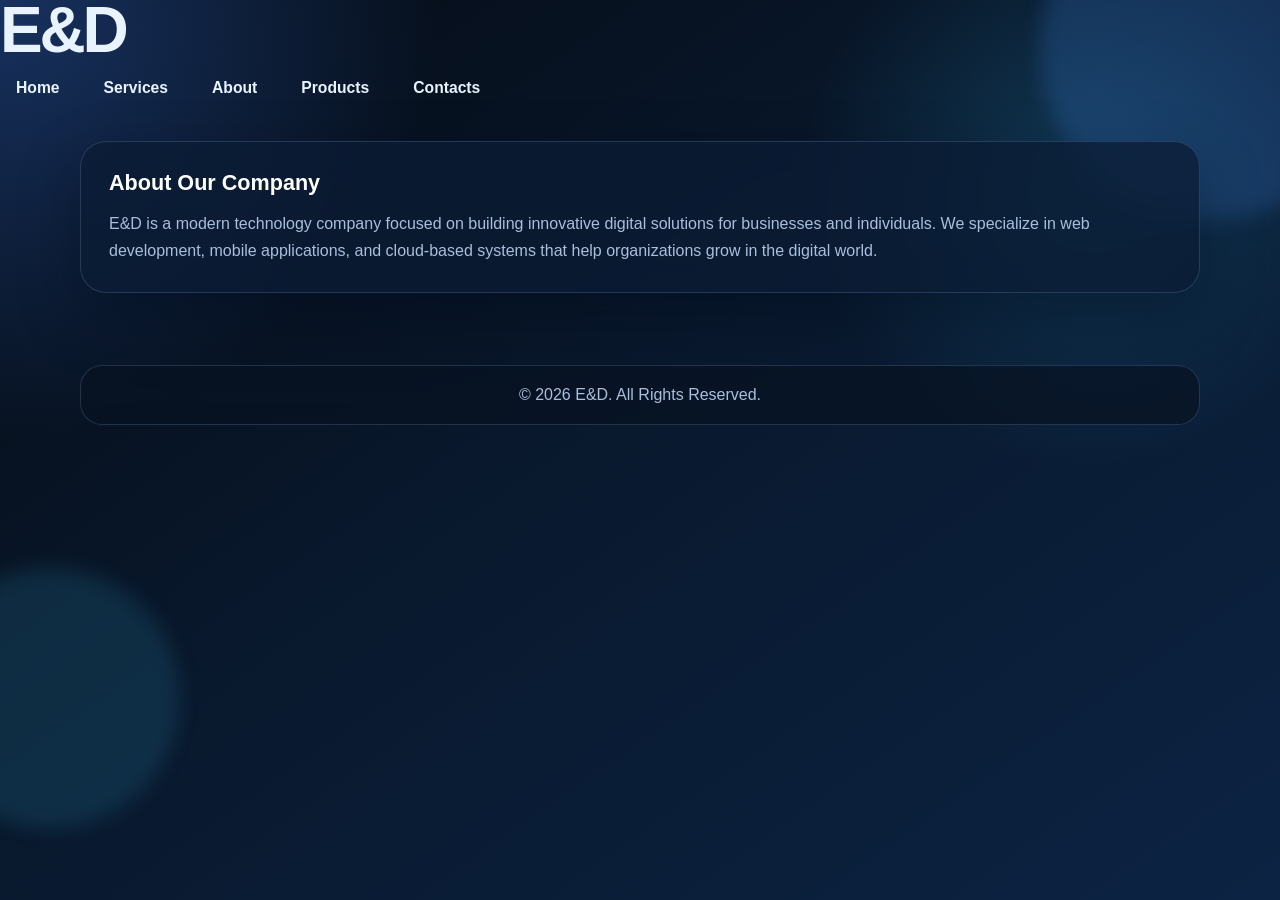
==== about.html @ 19ec69f5 "initial Commit" ====
<!DOCTYPE html>
<html lang="en">
<head>
     
<meta charset="UTF-8">
<meta name="viewport" content="width=device-width, initial-scale=1.0">
<title>E&D </title>
<link rel="stylesheet" href="style.css">
    
</head>
<body>




<header>
<h1>E&D</h1>
<nav>
    <ul class="nav-menu">
        <li><a href="index.html">Home</a></li>
        <li><a href="services.html">Services</a></li>
        <li><a href="about.html">About</a></li>
        <li><a href="#">Products</a></li>
        <li><a href="Contact.html">Contacts</a></li>
    </ul>
</nav>

</header>

<main>
    <div class="card">
        <h2>About Our Company</h2>
        <p>E&D is a modern technology company focused on building innovative digital solutions for businesses and individuals. We specialize in web development, mobile applications, and cloud-based systems that help organizations grow in the digital world.</p>
    </div>
</main>
<footer>
<p>© 2026 E&D. All Rights Reserved.</p>
</footer>

</body>
</html>
---- style.css ----
:root {
    --bg: #07111f;
    --bg-soft: #0c1b31;
    --surface: rgba(11, 28, 52, 0.78);
    --surface-strong: rgba(14, 36, 66, 0.94);
    --surface-light: rgba(255, 255, 255, 0.08);
    --border: rgba(154, 197, 255, 0.18);
    --text: #e8f3ff;
    --muted: #a9bfdc;
    --primary: #3ba4ff;
    --primary-deep: #1f6fe5;
    --accent: #7fd5ff;
    --shadow: 0 24px 60px rgba(2, 12, 28, 0.42);
}

* {
    margin: 0;
    padding: 0;
    box-sizing: border-box;
}

body {
    font-family: "Avenir Next", "Segoe UI", sans-serif;
    min-height: 100vh;
    color: var(--text);
    background:
        radial-gradient(circle at top left, rgba(62, 131, 255, 0.32), transparent 28%),
        radial-gradient(circle at 85% 20%, rgba(52, 198, 255, 0.18), transparent 22%),
        linear-gradient(145deg, #050b14 0%, #09192e 48%, #0c2343 100%);
    display: flex;
    flex-direction: column;
    overflow-x: hidden;
}

body::before,
body::after {
    content: "";
    position: fixed;
    border-radius: 50%;
    pointer-events: none;
    filter: blur(10px);
    z-index: 0;
}

body::before {
    width: 340px;
    height: 340px;
    top: -120px;
    right: -100px;
    background: rgba(76, 146, 255, 0.18);
}

body::after {
    width: 260px;
    height: 260px;
    bottom: 8%;
    left: -80px;
    background: rgba(62, 205, 255, 0.12);
}

header,
main,
footer {
    position: relative;
    z-index: 1;
}

.site-header {
    width: min(1120px, calc(100% - 32px));
    margin: 24px auto 0;
}

.topbar {
    display: flex;
    justify-content: space-between;
    align-items: center;
    gap: 20px;
    padding: 18px 24px;
    border: 1px solid var(--border);
    background: rgba(8, 19, 36, 0.72);
    backdrop-filter: blur(16px);
    border-radius: 22px;
    box-shadow: var(--shadow);
}

.brand {
    display: flex;
    flex-direction: column;
    gap: 4px;
}

.brand-mark {
    font-size: 2.3rem;
    font-weight: 800;
    letter-spacing: 0.08em;
    color: #ffffff;
}

.brand-tagline {
    color: var(--muted);
    font-size: 0.95rem;
    letter-spacing: 0.08em;
    text-transform: uppercase;
}

nav ul {
    list-style: none;
    display: flex;
    align-items: center;
    gap: 12px;
}

nav a {
    text-decoration: none;
    color: var(--text);
    font-size: 0.98rem;
    font-weight: 600;
    padding: 10px 16px;
    border-radius: 999px;
    transition: background 0.25s ease, transform 0.25s ease, color 0.25s ease;
}

nav a:hover,
nav a:focus,
nav a.active {
    background: rgba(70, 154, 255, 0.18);
    color: #ffffff;
    transform: translateY(-1px);
}

main {
    width: min(1120px, calc(100% - 32px));
    margin: 0 auto;
    padding: 44px 0 72px;
}

.hero {
    display: grid;
    grid-template-columns: 1.15fr 0.85fr;
    gap: 28px;
    align-items: stretch;
    margin-bottom: 34px;
}

.hero-copy,
.hero-panel,
.card,
.service-item {
    border: 1px solid var(--border);
    background: var(--surface);
    backdrop-filter: blur(16px);
    box-shadow: var(--shadow);
}

.hero-copy {
    padding: 42px;
    border-radius: 32px;
}

.eyebrow {
    display: inline-flex;
    align-items: center;
    gap: 8px;
    padding: 8px 14px;
    margin-bottom: 18px;
    border-radius: 999px;
    background: rgba(59, 164, 255, 0.12);
    color: var(--accent);
    font-size: 0.82rem;
    font-weight: 700;
    letter-spacing: 0.08em;
    text-transform: uppercase;
}

h1 {
    font-size: clamp(2.8rem, 5vw, 4.8rem);
    line-height: 0.95;
    margin-bottom: 18px;
    letter-spacing: -0.05em;
}

.hero-copy p,
.card p,
.service-item p,
.stat-label {
    color: var(--muted);
    line-height: 1.7;
}

.hero-copy p {
    max-width: 56ch;
    font-size: 1.06rem;
}

.hero-actions {
    display: flex;
    flex-wrap: wrap;
    gap: 14px;
    margin: 28px 0 32px;
}

.btn {
    border: 0;
    border-radius: 999px;
    padding: 13px 22px;
    font-size: 0.96rem;
    font-weight: 700;
    cursor: pointer;
    text-decoration: none;
    transition: transform 0.25s ease, box-shadow 0.25s ease, background 0.25s ease;
}

.btn-primary {
    color: #031120;
    background: linear-gradient(135deg, #8fe2ff 0%, #4ea7ff 55%, #2f7af0 100%);
    box-shadow: 0 18px 36px rgba(39, 126, 240, 0.28);
}

.btn-secondary {
    color: var(--text);
    background: rgba(255, 255, 255, 0.06);
    border: 1px solid rgba(172, 210, 255, 0.2);
}

.btn:hover,
.btn:focus {
    transform: translateY(-2px);
}

.hero-stats {
    display: grid;
    grid-template-columns: repeat(3, minmax(0, 1fr));
    gap: 16px;
}

.stat {
    padding: 16px;
    border-radius: 20px;
    background: rgba(255, 255, 255, 0.05);
    border: 1px solid rgba(168, 210, 255, 0.12);
}

.stat strong {
    display: block;
    margin-bottom: 6px;
    font-size: 1.4rem;
    color: #ffffff;
}

.hero-panel {
    border-radius: 32px;
    padding: 22px;
    display: flex;
    flex-direction: column;
    justify-content: space-between;
    gap: 18px;
}

.carousel {
    position: relative;
    overflow: hidden;
    border-radius: 26px;
    min-height: 100%;
    background: linear-gradient(180deg, rgba(7, 18, 34, 0.25), rgba(7, 18, 34, 0.6));
}

.slides {
    position: relative;
}

.slide {
    width: 100%;
    display: none;
    min-height: 440px;
    object-fit: cover;
    border-radius: 26px;
}

.carousel-overlay {
    position: absolute;
    inset: auto 18px 18px 18px;
    padding: 22px;
    border-radius: 24px;
    background: linear-gradient(180deg, rgba(8, 17, 33, 0.1), rgba(8, 17, 33, 0.88));
    border: 1px solid rgba(184, 219, 255, 0.14);
}

.carousel-overlay h2 {
    font-size: 1.4rem;
    margin-bottom: 10px;
}

.carousel-overlay p {
    margin-bottom: 0;
}

.prev,
.next {
    position: absolute;
    top: 50%;
    transform: translateY(-50%);
    width: 46px;
    height: 46px;
    border-radius: 50%;
    border: 1px solid rgba(192, 221, 255, 0.2);
    background: rgba(8, 19, 36, 0.72);
    color: #ffffff;
    backdrop-filter: blur(8px);
}

.prev {
    left: 18px;
}

.next {
    right: 18px;
}

.section-grid {
    display: grid;
    grid-template-columns: repeat(3, minmax(0, 1fr));
    gap: 22px;
}

.card {
    border-radius: 26px;
    padding: 28px;
}

.card h2,
.card h3,
.service-item h3 {
    color: #ffffff;
}

.card h2 {
    margin-bottom: 14px;
    font-size: 1.35rem;
}

.card h3,
.service-item h3 {
    margin-bottom: 12px;
    font-size: 1.08rem;
}

.services-shell {
    display: grid;
    grid-template-columns: 0.92fr 1.08fr;
    gap: 28px;
    align-items: start;
}

.services-intro.card {
    position: sticky;
    top: 26px;
    padding: 34px;
}

.services-list {
    display: grid;
    gap: 18px;
}

.service-item {
    padding: 24px;
    border-radius: 24px;
}

.service-number {
    display: inline-flex;
    align-items: center;
    justify-content: center;
    width: 42px;
    height: 42px;
    margin-bottom: 18px;
    border-radius: 14px;
    background: linear-gradient(135deg, rgba(127, 213, 255, 0.28), rgba(47, 122, 240, 0.18));
    color: var(--accent);
    font-weight: 800;
}

footer {
    width: min(1120px, calc(100% - 32px));
    margin: 0 auto 24px;
    padding: 20px 24px;
    border-radius: 22px;
    border: 1px solid var(--border);
    background: rgba(7, 18, 34, 0.72);
    color: var(--muted);
    text-align: center;
    backdrop-filter: blur(14px);
}

@media (max-width: 980px) {
    .hero,
    .services-shell,
    .section-grid {
        grid-template-columns: 1fr;
    }

    .services-intro.card {
        position: static;
    }
}

@media (max-width: 760px) {
    .site-header,
    main,
    footer {
        width: min(100% - 20px, 100%);
    }

    .topbar {
        padding: 18px;
        border-radius: 20px;
    }

    nav ul {
        flex-wrap: wrap;
        justify-content: flex-start;
    }

    .hero-copy,
    .hero-panel,
    .card,
    .service-item {
        padding: 22px;
        border-radius: 24px;
    }

    .hero-stats {
        grid-template-columns: 1fr;
    }

    .slide {
        min-height: 300px;
    }

    .prev,
    .next {
        width: 40px;
        height: 40px;
    }
}
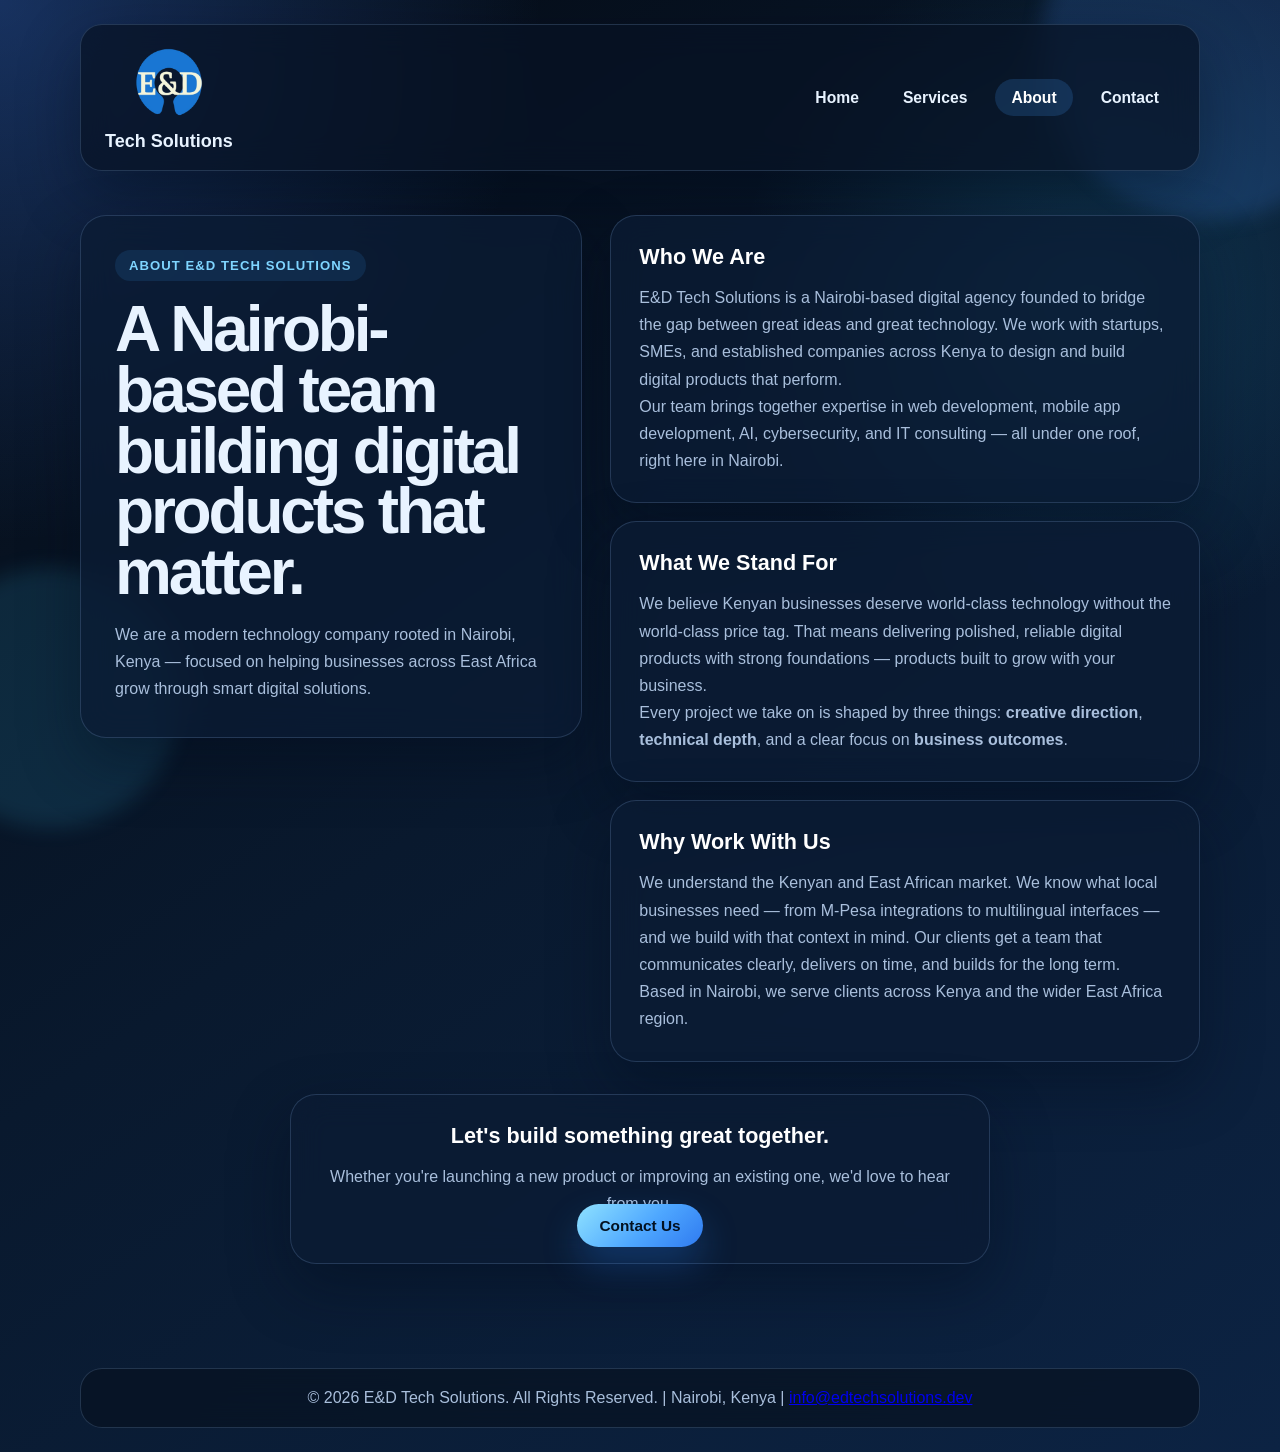
==== commit ba81c04e: "SEO2" ====
--- a/about.html
+++ b/about.html
@@ -1,41 +1,106 @@
 <!DOCTYPE html>
 <html lang="en">
 <head>
-     
-<meta charset="UTF-8">
-<meta name="viewport" content="width=device-width, initial-scale=1.0">
-<title>E&D </title>
-<link rel="stylesheet" href="style.css">
-    
+    <meta charset="UTF-8">
+    <meta name="viewport" content="width=device-width, initial-scale=1.0">
+
+    <title>About Us | E&amp;D Tech Solutions — Digital Agency in Nairobi, Kenya</title>
+    <meta name="description" content="E&D Tech Solutions is a Nairobi-based tech company founded to help Kenyan businesses grow through web development, mobile apps, AI, and IT consulting. Learn our story.">
+    <meta name="keywords" content="about E&D Tech Solutions, tech company Nairobi, digital agency Kenya, software development team Kenya, IT company Nairobi">
+    <meta name="author" content="E&D Tech Solutions">
+    <meta name="robots" content="index, follow">
+    <link rel="canonical" href="https://www.edtechsolutions.dev/about.html">
+
+    <!-- OPEN GRAPH -->
+    <meta property="og:type" content="website">
+    <meta property="og:url" content="https://www.edtechsolutions.dev/about.html">
+    <meta property="og:title" content="About E&D Tech Solutions | Digital Agency Nairobi, Kenya">
+    <meta property="og:description" content="A Nairobi-based tech team helping businesses across Kenya build smarter digital products.">
+    <meta property="og:image" content="https://www.edtechsolutions.dev/logo.png">
+    <meta property="og:locale" content="en_KE">
+
+    <!-- STRUCTURED DATA: Organization -->
+    <script type="application/ld+json">
+    {
+      "@context": "https://schema.org",
+      "@type": "Organization",
+      "name": "E&D Tech Solutions",
+      "url": "https://www.edtechsolutions.dev",
+      "logo": "https://www.edtechsolutions.dev/logo.png",
+      "email": "info@edtechsolutions.dev",
+      "description": "Nairobi-based digital agency offering web development, mobile apps, AI solutions, and IT consulting across Kenya.",
+      "address": {
+        "@type": "PostalAddress",
+        "addressLocality": "Nairobi",
+        "addressCountry": "KE"
+      },
+      "foundingLocation": {
+        "@type": "Place",
+        "name": "Nairobi, Kenya"
+      }
+    }
+    </script>
+
+    <link rel="stylesheet" href="style.css">
 </head>
 <body>
-
-
-
-
-<header>
-<h1>E&D</h1>
-<nav>
-    <ul class="nav-menu">
-        <li><a href="index.html">Home</a></li>
-        <li><a href="services.html">Services</a></li>
-        <li><a href="about.html">About</a></li>
-        <li><a href="#">Products</a></li>
-        <li><a href="Contact.html">Contacts</a></li>
-    </ul>
-</nav>
-
+<header class="site-header">
+    <div class="topbar">
+        <div class="brand">
+            <a href="index.html" aria-label="E&D Tech Solutions Home">
+                <img src="logo.png" alt="E&amp;D Tech Solutions Logo" class="logo">
+            </a>
+            <span class="company-name">Tech Solutions</span>
+        </div>
+        <nav aria-label="Main navigation">
+            <ul class="nav-menu">
+                <li><a href="index.html">Home</a></li>
+                <li><a href="services.html">Services</a></li>
+                <li><a class="active" href="about.html">About</a></li>
+                <li><a href="Contact.html">Contact</a></li>
+            </ul>
+        </nav>
+    </div>
 </header>
 
 <main>
-    <div class="card">
-        <h2>About Our Company</h2>
-        <p>E&D is a modern technology company focused on building innovative digital solutions for businesses and individuals. We specialize in web development, mobile applications, and cloud-based systems that help organizations grow in the digital world.</p>
-    </div>
+    <section class="services-shell">
+        <aside class="services-intro card">
+            <span class="eyebrow">About E&amp;D Tech Solutions</span>
+            <h1>A Nairobi-based team building digital products that matter.</h1>
+            <p>We are a modern technology company rooted in Nairobi, Kenya — focused on helping businesses across East Africa grow through smart digital solutions.</p>
+        </aside>
+
+        <div class="services-list">
+            <article class="card">
+                <h2>Who We Are</h2>
+                <p>E&amp;D Tech Solutions is a Nairobi-based digital agency founded to bridge the gap between great ideas and great technology. We work with startups, SMEs, and established companies across Kenya to design and build digital products that perform.</p>
+                <p>Our team brings together expertise in web development, mobile app development, AI, cybersecurity, and IT consulting — all under one roof, right here in Nairobi.</p>
+            </article>
+
+            <article class="card">
+                <h2>What We Stand For</h2>
+                <p>We believe Kenyan businesses deserve world-class technology without the world-class price tag. That means delivering polished, reliable digital products with strong foundations — products built to grow with your business.</p>
+                <p>Every project we take on is shaped by three things: <strong>creative direction</strong>, <strong>technical depth</strong>, and a clear focus on <strong>business outcomes</strong>.</p>
+            </article>
+
+            <article class="card">
+                <h2>Why Work With Us</h2>
+                <p>We understand the Kenyan and East African market. We know what local businesses need — from M-Pesa integrations to multilingual interfaces — and we build with that context in mind. Our clients get a team that communicates clearly, delivers on time, and builds for the long term.</p>
+                <p>Based in Nairobi, we serve clients across Kenya and the wider East Africa region.</p>
+            </article>
+        </div>
+    </section>
+
+    <section class="cta-section card" style="margin: 2rem auto; max-width: 700px; text-align: center;">
+        <h2>Let's build something great together.</h2>
+        <p>Whether you're launching a new product or improving an existing one, we'd love to hear from you.</p>
+        <a class="btn btn-primary" href="Contact.html">Contact Us</a>
+    </section>
 </main>
+
 <footer>
-<p>© 2026 E&D. All Rights Reserved.</p>
+    <p>&copy; 2026 E&amp;D Tech Solutions. All Rights Reserved. | Nairobi, Kenya | <a href="mailto:info@edtechsolutions.dev">info@edtechsolutions.dev</a></p>
 </footer>
-
 </body>
 </html>
--- a/style.css
+++ b/style.css
@@ -443,3 +443,19 @@
         height: 40px;
     }
 }
+
+.brand {
+    display: flex;
+    align-items: center;
+}
+
+.logo {
+    height: 80px;
+    width: auto;
+    object-fit: contain;
+}
+
+.company-name {
+    font-weight: 600;
+    font-size: 18px;
+}
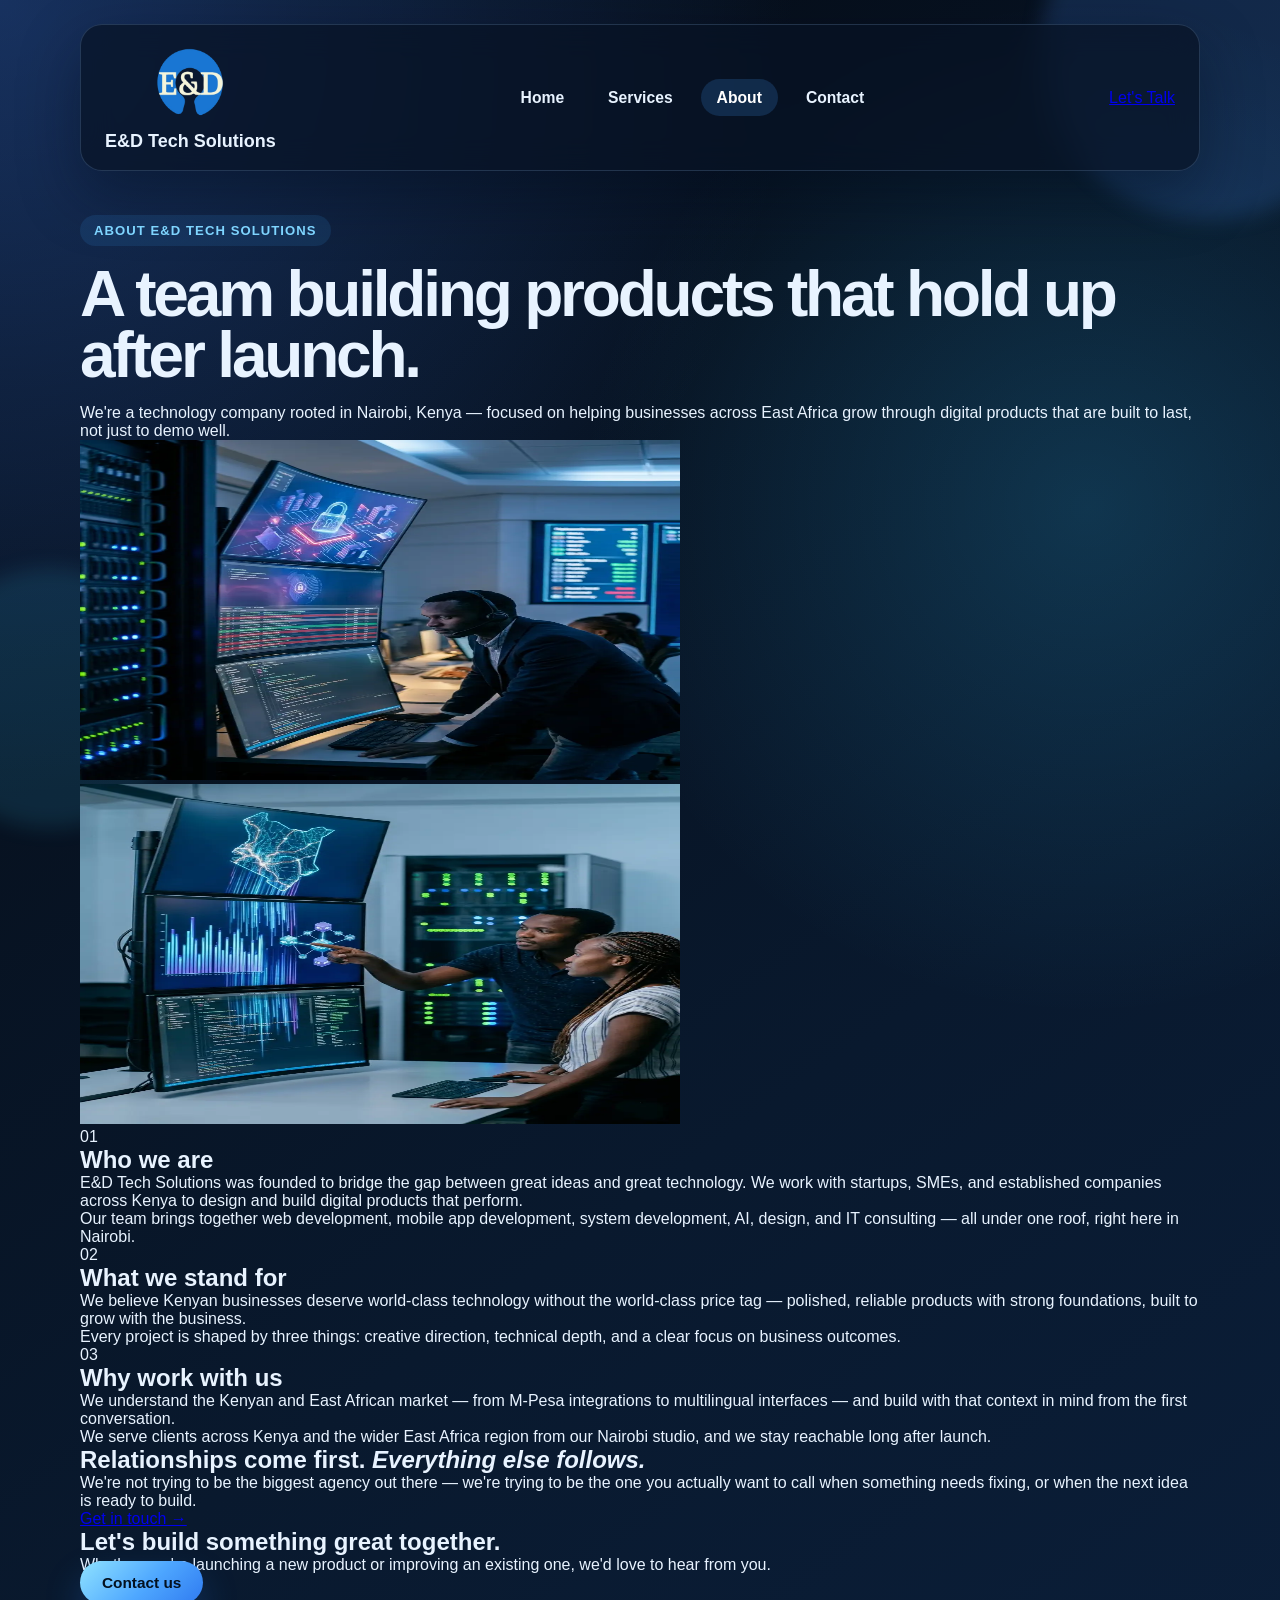
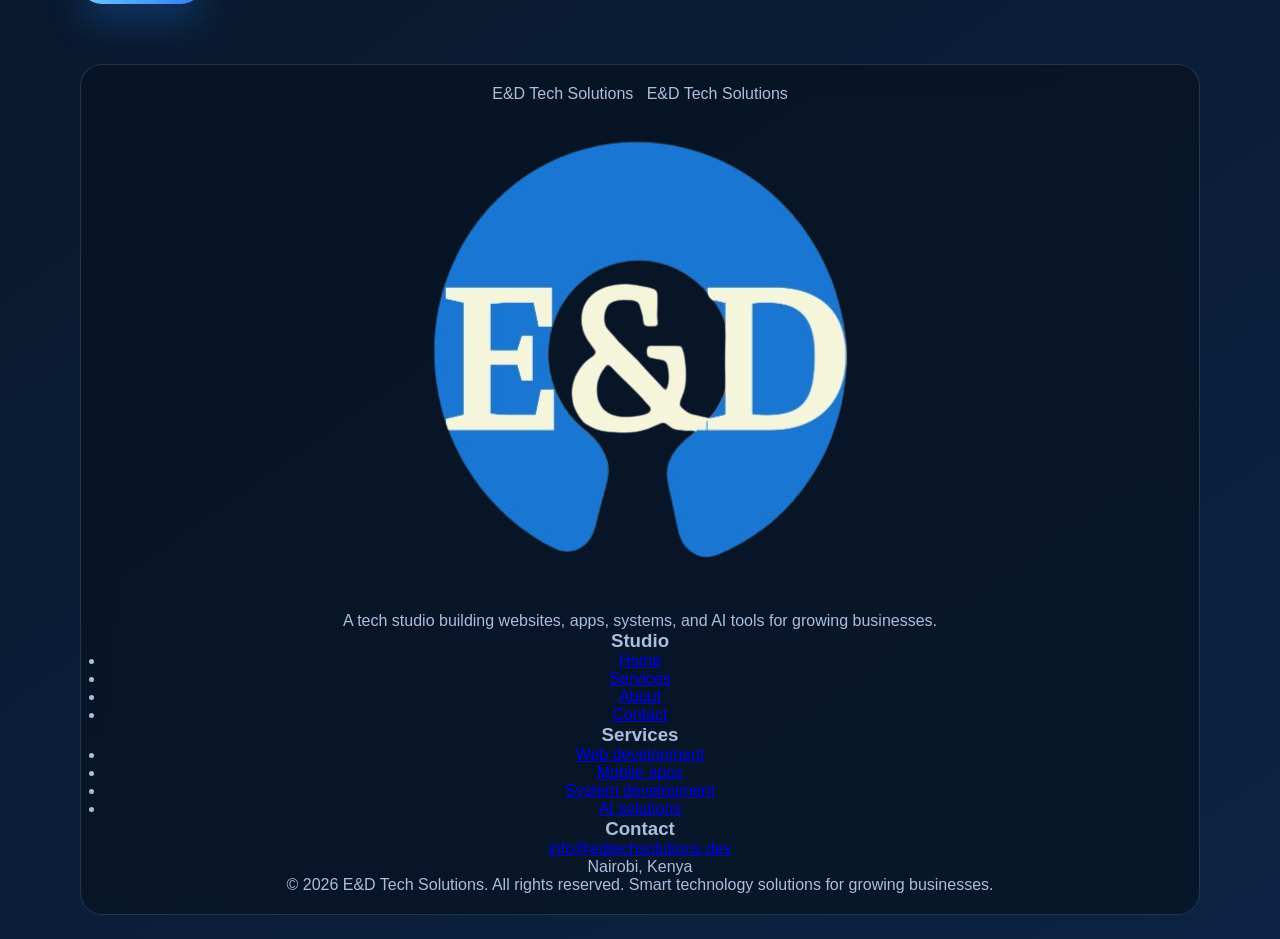
==== commit b0cfc999: "rebrand" ====
--- a/about.html
+++ b/about.html
@@ -5,6 +5,7 @@
     <meta name="viewport" content="width=device-width, initial-scale=1.0">
 
     <title>About Us | E&amp;D Tech Solutions — Digital Agency in Nairobi, Kenya</title>
+    <link rel="icon" href="favicon.ico">
     <meta name="description" content="E&D Tech Solutions is a Nairobi-based tech company founded to help Kenyan businesses grow through web development, mobile apps, AI, and IT consulting. Learn our story.">
     <meta name="keywords" content="about E&D Tech Solutions, tech company Nairobi, digital agency Kenya, software development team Kenya, IT company Nairobi">
     <meta name="author" content="E&D Tech Solutions">
@@ -50,7 +51,7 @@
             <a href="index.html" aria-label="E&D Tech Solutions Home">
                 <img src="logo.png" alt="E&amp;D Tech Solutions Logo" class="logo">
             </a>
-            <span class="company-name">Tech Solutions</span>
+            <span class="company-name">E&amp;D <b>Tech Solutions</b></span>
         </div>
         <nav aria-label="Main navigation">
             <ul class="nav-menu">
@@ -60,47 +61,97 @@
                 <li><a href="Contact.html">Contact</a></li>
             </ul>
         </nav>
+        <a class="nav-cta" href="Contact.html">Let's Talk</a>
     </div>
 </header>
 
 <main>
-    <section class="services-shell">
-        <aside class="services-intro card">
+    <section class="page-hero">
+        <div class="page-hero-copy">
             <span class="eyebrow">About E&amp;D Tech Solutions</span>
-            <h1>A Nairobi-based team building digital products that matter.</h1>
-            <p>We are a modern technology company rooted in Nairobi, Kenya — focused on helping businesses across East Africa grow through smart digital solutions.</p>
-        </aside>
+            <h1>A team building products that hold up after launch.</h1>
+        </div>
+        <p>We're a technology company rooted in Nairobi, Kenya — focused on helping businesses across East Africa grow through digital products that are built to last, not just to demo well.</p>
+    </section>
 
-        <div class="services-list">
-            <article class="card">
-                <h2>Who We Are</h2>
-                <p>E&amp;D Tech Solutions is a Nairobi-based digital agency founded to bridge the gap between great ideas and great technology. We work with startups, SMEs, and established companies across Kenya to design and build digital products that perform.</p>
-                <p>Our team brings together expertise in web development, mobile app development, AI, cybersecurity, and IT consulting — all under one roof, right here in Nairobi.</p>
-            </article>
+    <div class="duo-row" aria-hidden="true">
+        <img src="image1.webp" alt="" loading="lazy" width="600" height="340">
+        <img src="image2.webp" alt="" loading="lazy" width="600" height="340">
+    </div>
 
-            <article class="card">
-                <h2>What We Stand For</h2>
-                <p>We believe Kenyan businesses deserve world-class technology without the world-class price tag. That means delivering polished, reliable digital products with strong foundations — products built to grow with your business.</p>
-                <p>Every project we take on is shaped by three things: <strong>creative direction</strong>, <strong>technical depth</strong>, and a clear focus on <strong>business outcomes</strong>.</p>
-            </article>
+    <section class="info-grid" aria-label="Our story">
+        <article class="info-card">
+            <span class="index-mark">01</span>
+            <h2>Who we are</h2>
+            <p>E&amp;D Tech Solutions was founded to bridge the gap between great ideas and great technology. We work with startups, SMEs, and established companies across Kenya to design and build digital products that perform.</p>
+            <p>Our team brings together web development, mobile app development, system development, AI, design, and IT consulting — all under one roof, right here in Nairobi.</p>
+        </article>
+        <article class="info-card">
+            <span class="index-mark">02</span>
+            <h2>What we stand for</h2>
+            <p>We believe Kenyan businesses deserve world-class technology without the world-class price tag — polished, reliable products with strong foundations, built to grow with the business.</p>
+            <p>Every project is shaped by three things: creative direction, technical depth, and a clear focus on business outcomes.</p>
+        </article>
+        <article class="info-card">
+            <span class="index-mark">03</span>
+            <h2>Why work with us</h2>
+            <p>We understand the Kenyan and East African market — from M-Pesa integrations to multilingual interfaces — and build with that context in mind from the first conversation.</p>
+            <p>We serve clients across Kenya and the wider East Africa region from our Nairobi studio, and we stay reachable long after launch.</p>
+        </article>
+    </section>
 
-            <article class="card">
-                <h2>Why Work With Us</h2>
-                <p>We understand the Kenyan and East African market. We know what local businesses need — from M-Pesa integrations to multilingual interfaces — and we build with that context in mind. Our clients get a team that communicates clearly, delivers on time, and builds for the long term.</p>
-                <p>Based in Nairobi, we serve clients across Kenya and the wider East Africa region.</p>
-            </article>
+    <section class="statement-section" aria-label="How we work">
+        <h2>Relationships come first. <em>Everything else follows.</em></h2>
+        <div class="statement-copy">
+            <p>We're not trying to be the biggest agency out there — we're trying to be the one you actually want to call when something needs fixing, or when the next idea is ready to build.</p>
+            <a class="link-arrow" href="Contact.html">Get in touch →</a>
         </div>
     </section>
 
-    <section class="cta-section card" style="margin: 2rem auto; max-width: 700px; text-align: center;">
+    <section class="cta-band">
         <h2>Let's build something great together.</h2>
         <p>Whether you're launching a new product or improving an existing one, we'd love to hear from you.</p>
-        <a class="btn btn-primary" href="Contact.html">Contact Us</a>
+        <a class="btn btn-primary" href="Contact.html">Contact us</a>
     </section>
 </main>
 
-<footer>
-    <p>&copy; 2026 E&amp;D Tech Solutions. All Rights Reserved. | Nairobi, Kenya | <a href="mailto:info@edtechsolutions.dev">info@edtechsolutions.dev</a></p>
+<footer class="site-footer">
+    <div class="footer-band" aria-hidden="true">
+        <span class="watermark">E&amp;D Tech Solutions &nbsp; E&amp;D Tech Solutions</span>
+    </div>
+    <div class="footer-main">
+        <div class="footer-brand">
+            <img src="logo.png" alt="E&amp;D Tech Solutions">
+            <p>A tech studio building websites, apps, systems, and AI tools for growing businesses.</p>
+        </div>
+        <div class="footer-col">
+            <h3>Studio</h3>
+            <ul>
+                <li><a href="index.html">Home</a></li>
+                <li><a href="services.html">Services</a></li>
+                <li><a href="about.html">About</a></li>
+                <li><a href="Contact.html">Contact</a></li>
+            </ul>
+        </div>
+        <div class="footer-col">
+            <h3>Services</h3>
+            <ul>
+                <li><a href="services.html">Web development</a></li>
+                <li><a href="services.html">Mobile apps</a></li>
+                <li><a href="services.html">System development</a></li>
+                <li><a href="services.html">AI solutions</a></li>
+            </ul>
+        </div>
+        <div class="footer-col">
+            <h3>Contact</h3>
+            <p><a href="mailto:info@edtechsolutions.dev">info@edtechsolutions.dev</a></p>
+            <p>Nairobi, Kenya</p>
+        </div>
+    </div>
+    <div class="footer-bottom">
+        <span>&copy; 2026 E&amp;D Tech Solutions. All rights reserved.</span>
+        <span>Smart technology solutions for growing businesses.</span>
+    </div>
 </footer>
 </body>
 </html>
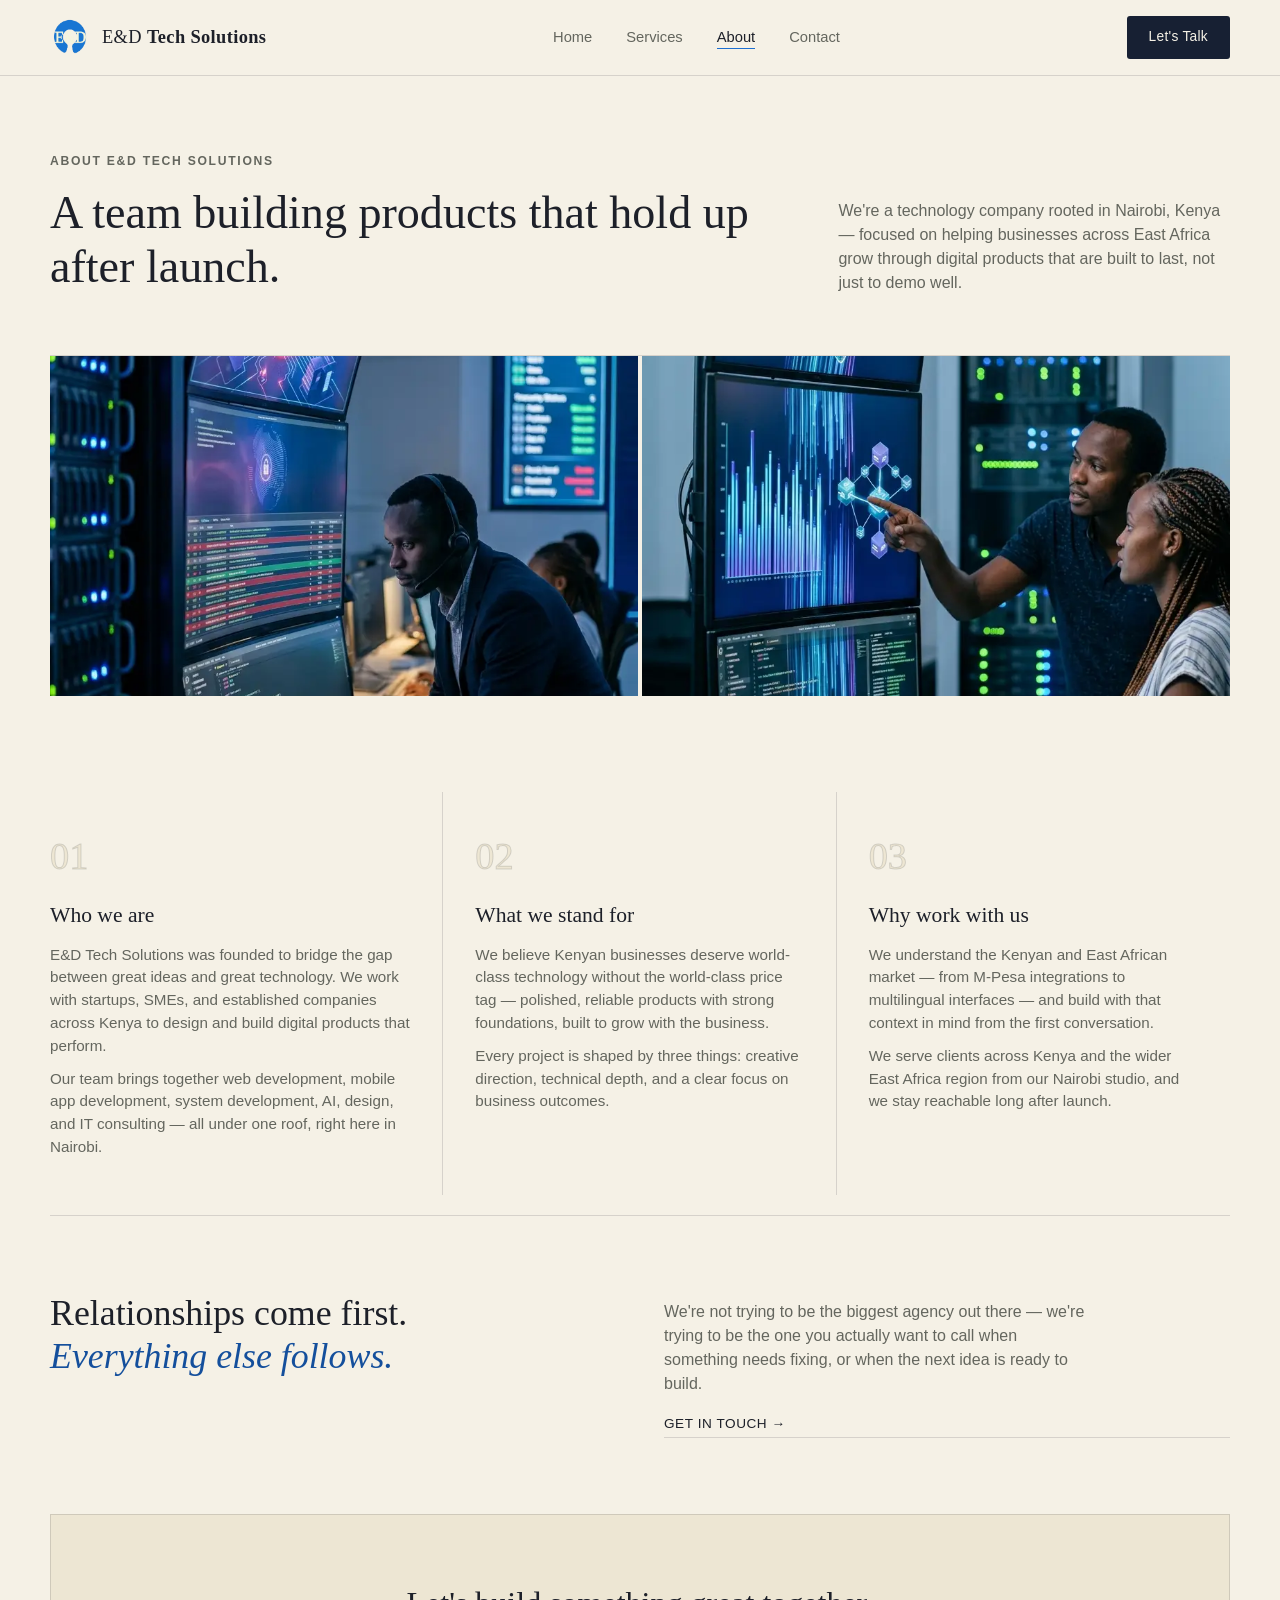
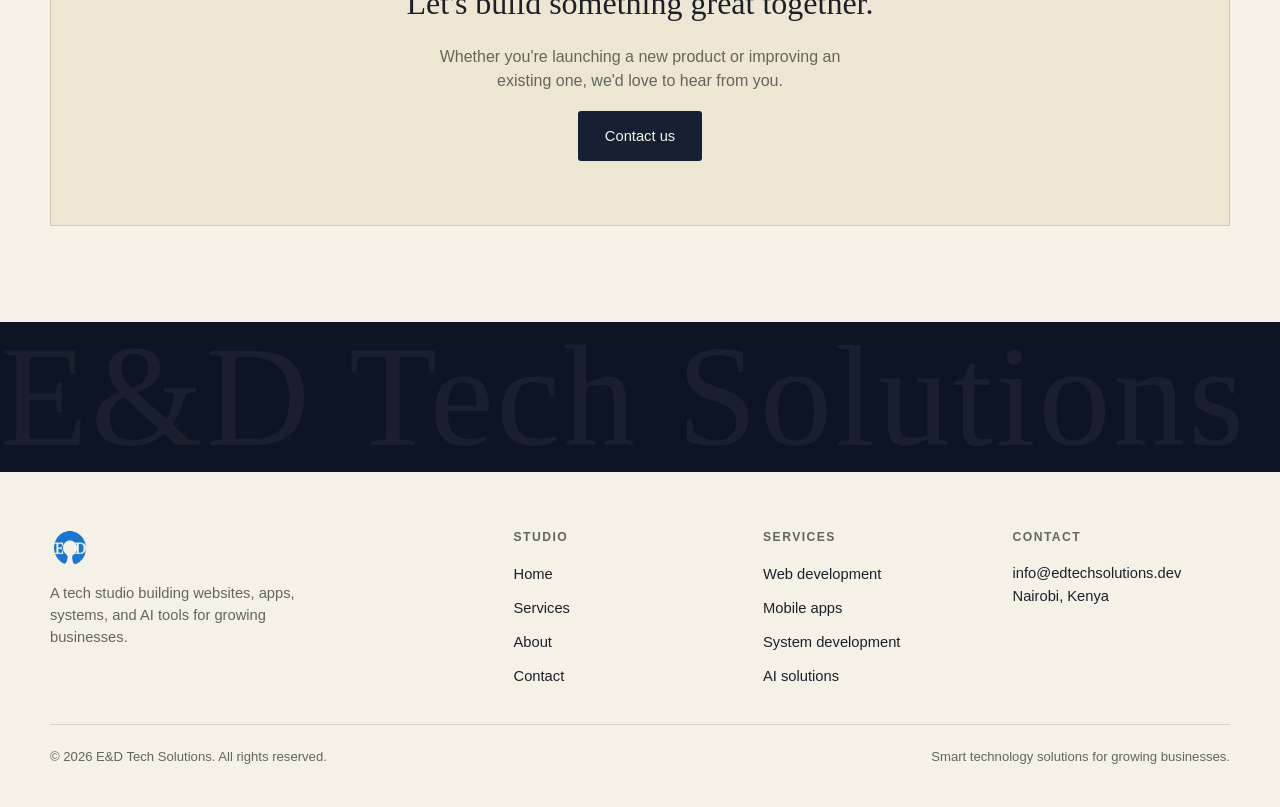
==== commit c1a4a40f: "google tags" ====
--- a/about.html
+++ b/about.html
@@ -1,6 +1,16 @@
 <!DOCTYPE html>
 <html lang="en">
 <head>
+    <!-- Google tag (gtag.js) -->
+    <script async src="https://www.googletagmanager.com/gtag/js?id=G-Y5B05ZBP9K"></script>
+    <script>
+        window.dataLayer = window.dataLayer || [];
+        function gtag(){dataLayer.push(arguments);}
+        gtag('js', new Date());
+
+        gtag('config', 'G-Y5B05ZBP9K');
+    </script>
+    
     <meta charset="UTF-8">
     <meta name="viewport" content="width=device-width, initial-scale=1.0">
 
--- a/style.css
+++ b/style.css
@@ -1,461 +1,1117 @@
+/* ============================================================
+   E&D Tech Solutions — design tokens
+   ============================================================ */
 :root {
-    --bg: #07111f;
-    --bg-soft: #0c1b31;
-    --surface: rgba(11, 28, 52, 0.78);
-    --surface-strong: rgba(14, 36, 66, 0.94);
-    --surface-light: rgba(255, 255, 255, 0.08);
-    --border: rgba(154, 197, 255, 0.18);
-    --text: #e8f3ff;
-    --muted: #a9bfdc;
-    --primary: #3ba4ff;
-    --primary-deep: #1f6fe5;
-    --accent: #7fd5ff;
-    --shadow: 0 24px 60px rgba(2, 12, 28, 0.42);
-}
-
-* {
-    margin: 0;
-    padding: 0;
-    box-sizing: border-box;
-}
+    --cream: #f5f1e6;
+    --paper: #ede6d3;
+    --line: rgba(24, 27, 36, 0.14);
+    --line-soft: rgba(24, 27, 36, 0.08);
+    --ink: #1d2029;
+    --muted: #64665e;
+
+    --navy: #172033;
+    --navy-deep: #0e1522;
+    --navy-line: rgba(245, 241, 230, 0.16);
+    --navy-muted: #aab0c2;
+
+    --blue: #1d6fd1;
+    --blue-deep: #144f9c;
+    --blue-light: #7fb0ec;
+    --cream-soft: #f6f2e9;
+    --sky: #7fb0ec;
+
+    --serif: Georgia, "Iowan Old Style", "Times New Roman", serif;
+    --sans: "Helvetica Neue", Helvetica, Arial, sans-serif;
+
+    --wrap: 1180px;
+}
+
+* { margin: 0; padding: 0; box-sizing: border-box; }
+
+html { scroll-behavior: smooth; }
 
 body {
-    font-family: "Avenir Next", "Segoe UI", sans-serif;
-    min-height: 100vh;
-    color: var(--text);
-    background:
-        radial-gradient(circle at top left, rgba(62, 131, 255, 0.32), transparent 28%),
-        radial-gradient(circle at 85% 20%, rgba(52, 198, 255, 0.18), transparent 22%),
-        linear-gradient(145deg, #050b14 0%, #09192e 48%, #0c2343 100%);
-    display: flex;
-    flex-direction: column;
-    overflow-x: hidden;
-}
-
-body::before,
-body::after {
-    content: "";
-    position: fixed;
-    border-radius: 50%;
-    pointer-events: none;
-    filter: blur(10px);
-    z-index: 0;
-}
-
-body::before {
-    width: 340px;
-    height: 340px;
-    top: -120px;
-    right: -100px;
-    background: rgba(76, 146, 255, 0.18);
-}
-
-body::after {
-    width: 260px;
-    height: 260px;
-    bottom: 8%;
-    left: -80px;
-    background: rgba(62, 205, 255, 0.12);
-}
-
-header,
-main,
-footer {
-    position: relative;
-    z-index: 1;
-}
-
+    font-family: var(--sans);
+    background: var(--cream);
+    color: var(--ink);
+    line-height: 1.5;
+    -webkit-font-smoothing: antialiased;
+}
+
+img { display: block; max-width: 100%; }
+
+a { color: inherit; text-decoration: none; }
+
+.wrap { width: min(var(--wrap), 100% - 64px); margin-inline: auto; }
+
+::selection { background: var(--blue); color: var(--cream); }
+
+@media (prefers-reduced-motion: reduce) {
+    * { animation-duration: 0.01ms !important; animation-iteration-count: 1 !important; transition-duration: 0.01ms !important; scroll-behavior: auto !important; }
+}
+
+/* ============================================================
+   Header / nav
+   ============================================================ */
 .site-header {
-    width: min(1120px, calc(100% - 32px));
-    margin: 24px auto 0;
+    position: sticky;
+    top: 0;
+    z-index: 40;
+    background: var(--cream);
+    border-bottom: 1px solid var(--line);
 }
 
 .topbar {
-    display: flex;
+    width: min(var(--wrap), 100% - 48px);
+    margin-inline: auto;
+    display: flex;
+    align-items: center;
     justify-content: space-between;
+    gap: 24px;
+    padding: 16px 0;
+}
+
+.brand { display: flex; align-items: center; gap: 12px; }
+
+.brand .logo { width: 40px; height: 40px; object-fit: contain; }
+
+.company-name {
+    font-family: var(--serif);
+    font-size: 1.15rem;
+    letter-spacing: 0.02em;
+    color: var(--ink);
+}
+
+.company-name b { font-weight: 700; }
+
+.nav-menu {
+    display: flex;
     align-items: center;
-    gap: 20px;
-    padding: 18px 24px;
-    border: 1px solid var(--border);
-    background: rgba(8, 19, 36, 0.72);
-    backdrop-filter: blur(16px);
-    border-radius: 22px;
-    box-shadow: var(--shadow);
-}
-
-.brand {
-    display: flex;
-    flex-direction: column;
-    gap: 4px;
-}
-
-.brand-mark {
-    font-size: 2.3rem;
-    font-weight: 800;
-    letter-spacing: 0.08em;
-    color: #ffffff;
-}
-
-.brand-tagline {
+    gap: 34px;
+    list-style: none;
+}
+
+.nav-menu a {
+    font-size: 0.92rem;
     color: var(--muted);
-    font-size: 0.95rem;
-    letter-spacing: 0.08em;
+    padding-bottom: 3px;
+    border-bottom: 1px solid transparent;
+    transition: color 0.15s ease, border-color 0.15s ease;
+}
+
+.nav-menu a:hover { color: var(--ink); }
+
+.nav-menu a.active { color: var(--ink); border-bottom-color: var(--blue); }
+
+.nav-cta {
+    display: inline-block;
+    background: var(--navy);
+    color: var(--cream);
+    font-size: 0.86rem;
+    letter-spacing: 0.02em;
+    padding: 11px 22px;
+    border-radius: 3px;
+    transition: background 0.15s ease;
+    white-space: nowrap;
+}
+
+.nav-cta:hover { background: var(--blue-deep); }
+
+.nav-toggle { display: none; }
+
+/* ============================================================
+   Shared type / utility
+   ============================================================ */
+.eyebrow {
+    display: block;
+    font-size: 0.76rem;
+    letter-spacing: 0.14em;
     text-transform: uppercase;
-}
-
-nav ul {
-    list-style: none;
-    display: flex;
-    align-items: center;
-    gap: 12px;
-}
-
-nav a {
-    text-decoration: none;
-    color: var(--text);
-    font-size: 0.98rem;
+    color: var(--muted);
     font-weight: 600;
-    padding: 10px 16px;
-    border-radius: 999px;
-    transition: background 0.25s ease, transform 0.25s ease, color 0.25s ease;
-}
-
-nav a:hover,
-nav a:focus,
-nav a.active {
-    background: rgba(70, 154, 255, 0.18);
-    color: #ffffff;
-    transform: translateY(-1px);
-}
-
-main {
-    width: min(1120px, calc(100% - 32px));
-    margin: 0 auto;
-    padding: 44px 0 72px;
-}
-
-.hero {
-    display: grid;
-    grid-template-columns: 1.15fr 0.85fr;
-    gap: 28px;
-    align-items: stretch;
-    margin-bottom: 34px;
-}
-
-.hero-copy,
-.hero-panel,
-.card,
-.service-item {
-    border: 1px solid var(--border);
-    background: var(--surface);
-    backdrop-filter: blur(16px);
-    box-shadow: var(--shadow);
-}
-
-.hero-copy {
-    padding: 42px;
-    border-radius: 32px;
-}
-
-.eyebrow {
+}
+
+.eyebrow.on-dark { color: var(--navy-muted); }
+
+.rule { border: none; border-top: 1px solid var(--line); }
+
+.section-index {
+    font-family: var(--serif);
+    font-size: clamp(3rem, 6vw, 4.5rem);
+    color: var(--paper);
+    -webkit-text-stroke: 1px var(--line);
+    line-height: 1;
+}
+
+.section-index.on-dark {
+    color: var(--navy-deep);
+    -webkit-text-stroke: 1px var(--navy-line);
+}
+
+.btn {
     display: inline-flex;
     align-items: center;
     gap: 8px;
-    padding: 8px 14px;
+    font-size: 0.92rem;
+    padding: 13px 26px;
+    border-radius: 3px;
+    border: 1px solid transparent;
+    cursor: pointer;
+    transition: background 0.15s ease, color 0.15s ease, border-color 0.15s ease;
+}
+
+.btn-primary { background: var(--navy); color: var(--cream); }
+.btn-primary:hover { background: var(--blue-deep); }
+
+.tech-section .btn-primary { background: var(--blue); }
+.tech-section .btn-primary:hover { background: var(--blue-light); color: var(--navy-deep); }
+
+.btn-secondary { background: transparent; color: var(--ink); border-color: var(--line); }
+.btn-secondary:hover { border-color: var(--ink); }
+
+.btn-ghost-dark { background: transparent; color: var(--cream); border-color: var(--navy-line); }
+.btn-ghost-dark:hover { border-color: var(--cream); }
+
+.link-arrow {
+    display: inline-flex;
+    align-items: center;
+    gap: 8px;
+    font-size: 0.85rem;
+    letter-spacing: 0.04em;
+    text-transform: uppercase;
+    border-bottom: 1px solid var(--line);
+    padding-bottom: 3px;
+    transition: border-color 0.15s ease, gap 0.15s ease;
+}
+.link-arrow:hover { border-color: var(--ink); gap: 11px; }
+.link-arrow.on-dark { color: var(--cream); border-color: var(--navy-line); }
+.link-arrow.on-dark:hover { border-color: var(--cream); }
+
+/* ============================================================
+   Hero
+   ============================================================ */
+.hero {
+    position: relative;
+    display: grid;
+    grid-template-columns: 1fr 1fr;
+    min-height: 620px;
+    overflow: hidden;
+}
+
+.hero-image {
+    position: absolute;
+    top: 0;
+    right: 0;
+    bottom: 0;
+    left: 0;
+    width: 100%;
+    height: 100%;
+    object-fit: cover;
+    z-index: 0;
+}
+
+.hero-scrim {
+    position: absolute;
+    top: 0;
+    right: 0;
+    bottom: 0;
+    left: 0;
+    background: linear-gradient(100deg, rgba(14, 21, 34, 0.94) 0%, rgba(14, 21, 34, 0.9) 42%, rgba(14, 21, 34, 0.38) 62%, rgba(14, 21, 34, 0) 78%);
+    z-index: 1;
+}
+
+.hero-copy {
+    position: relative;
+    z-index: 2;
+    grid-column: 1 / span 1;
+    padding: 76px 40px 64px 6vw;
+    display: flex;
+    flex-direction: column;
+    justify-content: center;
+    color: var(--cream-soft);
+}
+
+.hero-copy .eyebrow {
+    display: inline-flex;
+    align-items: center;
+    gap: 10px;
+    margin-bottom: 22px;
+    color: var(--sky);
+}
+
+.hero-copy .eyebrow::before {
+    content: "";
+    width: 26px;
+    height: 1px;
+    background: var(--sky);
+}
+
+.hero-copy h1 {
+    font-family: var(--serif);
+    font-weight: 400;
+    font-size: clamp(2.6rem, 4.6vw, 3.9rem);
+    line-height: 1.08;
+    margin-bottom: 20px;
+}
+
+.hero-copy h1 em {
+    font-style: italic;
+    color: var(--sky);
+}
+
+.hero-copy p {
+    color: rgba(246, 242, 233, 0.82);
+    font-size: 1.05rem;
+    max-width: 46ch;
+}
+
+.hero-tagline {
+    font-family: var(--serif);
+    font-style: italic;
+    color: var(--cream-soft);
+    font-size: 1.15rem;
+    margin: 20px 0 30px;
+}
+
+.hero-actions {
+    display: flex;
+    align-items: center;
+    gap: 26px;
+    flex-wrap: wrap;
+}
+
+.hero-copy .btn-primary { background: var(--blue); color: var(--cream); }
+.hero-copy .btn-primary:hover { background: var(--blue-light); color: var(--navy-deep); }
+
+.btn-text {
+    display: inline-flex;
+    align-items: center;
+    gap: 6px;
+    color: var(--cream-soft);
+    font-size: 0.95rem;
+    border-bottom: 1px solid rgba(246, 242, 233, 0.4);
+    padding-bottom: 3px;
+    transition: border-color 0.15s ease, gap 0.15s ease;
+}
+.btn-text:hover { border-color: var(--cream-soft); gap: 9px; }
+
+.hero-badge {
+    position: absolute;
+    top: 34px;
+    right: 6vw;
+    z-index: 2;
+    color: var(--cream-soft);
+    font-size: 0.78rem;
+    letter-spacing: 0.14em;
+    text-transform: uppercase;
+    text-align: right;
+    line-height: 1.5;
+}
+
+.hero-scroll {
+    position: absolute;
+    bottom: 30px;
+    left: calc(6vw - 4px);
+    z-index: 2;
+    color: var(--sky);
+    font-size: 1.1rem;
+    animation: bob 2.4s ease-in-out infinite;
+}
+
+@keyframes bob {
+    0%, 100% { transform: translateY(0); }
+    50% { transform: translateY(6px); }
+}
+
+@media (prefers-reduced-motion: reduce) {
+    .hero-scroll { animation: none; }
+}
+
+/* ticker */
+.ticker {
+    background: var(--navy);
+    color: var(--navy-muted);
+    overflow: hidden;
+    white-space: nowrap;
+    border-top: 1px solid var(--navy-line);
+    border-bottom: 1px solid var(--navy-line);
+}
+
+.ticker-track {
+    display: inline-flex;
+    animation: ticker 32s linear infinite;
+    padding: 13px 0;
+}
+
+.ticker-track span {
+    font-size: 0.76rem;
+    letter-spacing: 0.14em;
+    text-transform: uppercase;
+    padding: 0 20px;
+}
+
+@keyframes ticker {
+    from { transform: translateX(0); }
+    to { transform: translateX(-50%); }
+}
+
+/* ============================================================
+   Two-column narrative section (Who we are / bridging blocks)
+   ============================================================ */
+.split-section {
+    width: min(var(--wrap), 100% - 64px);
+    margin-inline: auto;
+    padding: 88px 0;
+    display: flex;
+    gap: 48px;
+}
+
+.split-section .split-head { flex: 0 0 220px; }
+.split-section .split-body { flex: 1 1 auto; min-width: 0; }
+
+.split-section .split-head {
+    display: flex;
+    flex-direction: column;
+    gap: 14px;
+}
+
+.split-section .split-body {
+    border-left: 1px solid var(--line);
+    padding-left: 48px;
+    display: flex;
+    flex-direction: column;
+    gap: 22px;
+}
+
+.split-body h2 {
+    font-family: var(--serif);
+    font-weight: 400;
+    font-size: clamp(1.6rem, 2.6vw, 2.2rem);
+    max-width: 20ch;
+    line-height: 1.24;
+}
+
+.split-body p { color: var(--muted); max-width: 62ch; font-size: 1rem; }
+
+.split-byline {
+    font-size: 0.8rem;
+    letter-spacing: 0.06em;
+    text-transform: uppercase;
+    color: var(--muted);
+    padding-top: 18px;
+    border-top: 1px solid var(--line);
+}
+
+.section-divider { border-top: 1px solid var(--line); }
+
+/* duo image row */
+.duo-row {
+    width: min(var(--wrap), 100% - 64px);
+    margin: 0 auto 96px;
+    display: flex;
+    gap: 4px;
+}
+
+.duo-row img { flex: 1 1 50%; width: 50%; height: 340px; object-fit: cover; }
+
+/* short bridging statement */
+.statement-section {
+    width: min(var(--wrap), 100% - 64px);
+    margin-inline: auto;
+    padding: 76px 0;
+    display: flex;
+    gap: 48px;
+    align-items: flex-start;
+    border-top: 1px solid var(--line);
+}
+
+.statement-section h2 { flex: 1 1 50%; }
+.statement-section .statement-copy { flex: 1 1 50%; }
+
+.statement-section h2 {
+    font-family: var(--serif);
+    font-weight: 400;
+    font-size: clamp(1.7rem, 2.8vw, 2.3rem);
+    line-height: 1.22;
+}
+
+.statement-section h2 em { color: var(--blue-deep); font-style: italic; display: block; }
+
+.statement-section .statement-copy { display: flex; flex-direction: column; gap: 18px; padding-top: 8px; }
+
+.statement-section p { color: var(--muted); max-width: 48ch; }
+
+/* ============================================================
+   What we do — service cards
+   ============================================================ */
+.services-section {
+    width: min(var(--wrap), 100% - 64px);
+    margin-inline: auto;
+    padding: 88px 0 96px;
+    border-top: 1px solid var(--line);
+}
+
+.services-section .section-heading {
+    display: flex;
+    justify-content: space-between;
+    align-items: flex-end;
+    gap: 24px;
+    margin-bottom: 44px;
+    border-bottom: 1px solid var(--line);
+    padding-bottom: 28px;
+}
+
+.section-heading h2 {
+    font-family: var(--serif);
+    font-weight: 400;
+    font-size: clamp(1.8rem, 3vw, 2.5rem);
+    max-width: 18ch;
+}
+
+.service-grid {
+    display: flex;
+    flex-wrap: wrap;
+}
+
+.service-card {
+    flex: 1 1 33.333%;
+    width: 33.333%;
+    padding: 30px 30px 34px 0;
+    border-top: 1px solid var(--line);
+    box-sizing: border-box;
+}
+
+.service-grid .service-card:nth-child(-n+3) { border-top: none; padding-top: 0; }
+
+.service-grid .service-card:not(:nth-child(3n)) { border-right: 1px solid var(--line); padding-right: 30px; }
+.service-grid .service-card:not(:nth-child(3n+1)) { padding-left: 30px; }
+
+.service-numeral {
+    font-family: var(--serif);
+    font-style: italic;
+    color: var(--blue-deep);
+    font-size: 0.95rem;
+    display: block;
+    margin-bottom: 14px;
+}
+
+.service-card h3 {
+    font-family: var(--serif);
+    font-weight: 400;
+    font-size: 1.3rem;
+    margin-bottom: 12px;
+    line-height: 1.28;
+}
+
+.service-card p { color: var(--muted); font-size: 0.94rem; margin-bottom: 16px; }
+
+/* ============================================================
+   Dark technology / AI section
+   ============================================================ */
+.tech-section {
+    background: var(--navy);
+    color: var(--cream);
+    padding: 92px 0;
+}
+
+.tech-section .wrap {
+    display: flex;
+    gap: 56px;
+}
+
+.tech-section .tech-copy { flex: 1 1 55%; }
+.tech-section .tech-facts { flex: 1 1 45%; }
+
+.tech-copy { display: flex; flex-direction: column; gap: 20px; }
+
+.tech-copy h2 {
+    font-family: var(--serif);
+    font-weight: 400;
+    font-size: clamp(1.7rem, 3vw, 2.35rem);
+    line-height: 1.28;
+}
+
+.tech-copy h2 em { color: var(--blue-light); font-style: italic; display: block; }
+
+.tech-copy p { color: var(--navy-muted); max-width: 46ch; }
+
+.tech-actions { display: flex; gap: 14px; margin-top: 10px; flex-wrap: wrap; }
+
+.tech-facts {
+    display: flex;
+    flex-direction: column;
+    gap: 24px;
+    padding-left: 48px;
+    border-left: 1px solid var(--navy-line);
+}
+
+.tech-facts .fact { padding-bottom: 22px; border-bottom: 1px solid var(--navy-line); }
+.tech-facts .fact:last-child { border-bottom: none; padding-bottom: 0; }
+
+.tech-facts .fact strong {
+    display: block;
+    font-size: 1rem;
+    margin-bottom: 6px;
+    font-weight: 600;
+}
+
+.tech-facts .fact span { color: var(--navy-muted); font-size: 0.92rem; }
+
+/* ============================================================
+   How it works — process steps
+   ============================================================ */
+.process-section {
+    width: min(var(--wrap), 100% - 64px);
+    margin-inline: auto;
+    padding: 92px 0;
+}
+
+.process-section .section-heading {
+    display: flex;
+    justify-content: space-between;
+    align-items: flex-end;
+    border-bottom: 1px solid var(--line);
+    padding-bottom: 28px;
+    margin-bottom: 44px;
+}
+
+.process-section .section-heading h2 {
+    font-family: var(--serif);
+    font-weight: 400;
+    font-size: clamp(1.8rem, 3vw, 2.5rem);
+}
+
+.process-grid {
+    display: flex;
+}
+
+.process-step {
+    flex: 1 1 25%;
+    width: 25%;
+    padding: 0 26px 0 0;
+    border-right: 1px solid var(--line);
+    box-sizing: border-box;
+}
+
+.process-step:last-child { border-right: none; padding-right: 0; }
+.process-step:not(:first-child) { padding-left: 26px; }
+
+.process-step .roman {
+    font-family: var(--serif);
+    font-size: 1.6rem;
+    color: var(--blue-deep);
     margin-bottom: 18px;
-    border-radius: 999px;
-    background: rgba(59, 164, 255, 0.12);
-    color: var(--accent);
+    display: block;
+}
+
+.process-step .step-label {
+    font-size: 0.78rem;
+    letter-spacing: 0.12em;
+    text-transform: uppercase;
+    color: var(--muted);
+    margin-bottom: 10px;
+}
+
+.process-step p { color: var(--muted); font-size: 0.94rem; }
+
+/* ============================================================
+   Generic page hero (services / about / contact intro)
+   ============================================================ */
+.page-hero {
+    width: min(var(--wrap), 100% - 64px);
+    margin-inline: auto;
+    padding: 76px 0 60px;
+    border-bottom: 1px solid var(--line);
+    display: flex;
+    gap: 48px;
+    align-items: flex-end;
+}
+
+.page-hero .page-hero-copy { flex: 1 1 50%; }
+.page-hero > p { flex: 1 1 50%; }
+
+.page-hero h1 {
+    font-family: var(--serif);
+    font-weight: 400;
+    font-size: clamp(2rem, 3.6vw, 2.9rem);
+    line-height: 1.18;
+}
+
+.page-hero .page-hero-copy { display: flex; flex-direction: column; gap: 16px; }
+
+.page-hero p { color: var(--muted); max-width: 44ch; }
+
+/* CTA banner */
+.cta-band {
+    width: min(var(--wrap), 100% - 64px);
+    margin: 0 auto 96px;
+    padding: 64px 56px;
+    background: var(--paper);
+    border: 1px solid var(--line);
+    text-align: center;
+    display: flex;
+    flex-direction: column;
+    align-items: center;
+    gap: 18px;
+}
+
+.cta-band h2 {
+    font-family: var(--serif);
+    font-weight: 400;
+    font-size: clamp(1.5rem, 2.6vw, 2rem);
+    max-width: 30ch;
+}
+
+.cta-band p { color: var(--muted); max-width: 46ch; }
+
+/* ============================================================
+   Footer
+   ============================================================ */
+.footer-band {
+    background: var(--navy-deep);
+    position: relative;
+    overflow: hidden;
+    height: 150px;
+    display: flex;
+    align-items: center;
+}
+
+.footer-band .watermark {
+    font-family: var(--serif);
+    font-size: clamp(4rem, 14vw, 9rem);
+    color: rgba(245, 241, 230, 0.05);
+    white-space: nowrap;
+    letter-spacing: 0.02em;
+}
+
+site-footer, .site-footer { background: var(--cream); }
+
+.footer-main {
+    width: min(var(--wrap), 100% - 64px);
+    margin-inline: auto;
+    padding: 56px 0 36px;
+    display: flex;
+    flex-wrap: wrap;
+    gap: 32px;
+}
+
+.footer-main .footer-brand { flex: 1 1 30%; min-width: 220px; }
+.footer-main .footer-col { flex: 1 1 140px; }
+
+.footer-brand { display: flex; flex-direction: column; gap: 14px; }
+
+.footer-brand img { width: 40px; height: 40px; object-fit: contain; }
+
+.footer-brand p { color: var(--muted); font-size: 0.92rem; max-width: 32ch; }
+
+.footer-col h3 {
+    font-size: 0.76rem;
+    letter-spacing: 0.12em;
+    text-transform: uppercase;
+    color: var(--muted);
+    margin-bottom: 16px;
+}
+
+.footer-col ul { list-style: none; display: flex; flex-direction: column; gap: 10px; }
+
+.footer-col a { font-size: 0.92rem; color: var(--ink); }
+.footer-col a:hover { color: var(--blue-deep); }
+
+.footer-col p { font-size: 0.92rem; color: var(--ink); }
+
+.footer-bottom {
+    width: min(var(--wrap), 100% - 64px);
+    margin-inline: auto;
+    padding: 22px 0 40px;
+    border-top: 1px solid var(--line);
+    display: flex;
+    justify-content: space-between;
+    flex-wrap: wrap;
+    gap: 10px;
     font-size: 0.82rem;
-    font-weight: 700;
+    color: var(--muted);
+}
+
+.footer-bottom a { color: var(--muted); }
+.footer-bottom a:hover { color: var(--ink); }
+
+/* ============================================================
+   Cards used on about / services / contact detail pages
+   ============================================================ */
+.info-grid {
+    width: min(var(--wrap), 100% - 64px);
+    margin: 0 auto 20px;
+    display: flex;
+    flex-wrap: wrap;
+}
+
+.info-card { flex: 1 1 33.333%; width: 33.333%; box-sizing: border-box; padding: 36px 32px 36px 0; border-top: 1px solid var(--line); }
+.info-grid .info-card:nth-child(-n+3) { border-top: none; }
+.info-grid .info-card:not(:nth-child(3n)) { border-right: 1px solid var(--line); padding-right: 32px; }
+.info-grid .info-card:not(:nth-child(3n+1)) { padding-left: 32px; }
+
+.info-card .index-mark {
+    font-family: var(--serif);
+    font-size: 2.4rem;
+    color: var(--paper);
+    -webkit-text-stroke: 1px var(--line);
+    display: block;
+    margin-bottom: 14px;
+}
+
+.info-card h2 {
+    font-family: var(--serif);
+    font-weight: 400;
+    font-size: 1.35rem;
+    margin-bottom: 12px;
+}
+
+.info-card p { color: var(--muted); font-size: 0.95rem; margin-bottom: 10px; }
+.info-card p:last-child { margin-bottom: 0; }
+
+.contact-grid {
+    width: min(var(--wrap), 100% - 64px);
+    margin: 0 auto 30px;
+    display: flex;
+}
+
+.contact-grid .info-card { flex: 1 1 50%; width: 50%; padding: 40px; border: 1px solid var(--line); }
+.contact-grid .info-card + .info-card { border-left: none; }
+
+.contact-grid .fact-row { display: flex; justify-content: space-between; gap: 12px; padding: 12px 0; border-bottom: 1px solid var(--line-soft); }
+.contact-grid .fact-row:last-of-type { border-bottom: none; }
+.contact-grid .fact-row span:first-child { color: var(--muted); font-size: 0.88rem; }
+.contact-grid .fact-row span:last-child, .contact-grid .fact-row a { font-size: 0.95rem; }
+
+/* ============================================================
+   Contact form + info + book-a-call
+   ============================================================ */
+.contact-shell {
+    width: min(var(--wrap), 100% - 64px);
+    margin: 0 auto 96px;
+    display: flex;
+    gap: 48px;
+    align-items: flex-start;
+}
+
+.contact-form {
+    flex: 1 1 60%;
+    background: var(--paper);
+    border: 1px solid var(--line);
+    padding: 44px;
+}
+
+.contact-form h2 {
+    font-family: var(--serif);
+    font-weight: 400;
+    font-size: clamp(1.5rem, 2.4vw, 2rem);
+    margin-bottom: 26px;
+}
+
+.form-grid { display: flex; flex-wrap: wrap; gap: 20px; }
+
+.field { flex: 1 1 45%; display: flex; flex-direction: column; gap: 8px; }
+.field.full { flex-basis: 100%; }
+
+.field label {
+    font-size: 0.78rem;
     letter-spacing: 0.08em;
     text-transform: uppercase;
-}
-
-h1 {
-    font-size: clamp(2.8rem, 5vw, 4.8rem);
-    line-height: 0.95;
+    color: var(--muted);
+}
+
+.field input,
+.field select,
+.field textarea {
+    font-family: var(--sans);
+    font-size: 0.95rem;
+    color: var(--ink);
+    background: var(--cream);
+    border: 1px solid var(--line);
+    padding: 12px 14px;
+    border-radius: 2px;
+    width: 100%;
+}
+
+.field textarea { min-height: 128px; resize: vertical; }
+
+.field input:focus,
+.field select:focus,
+.field textarea:focus {
+    outline: 2px solid var(--blue);
+    outline-offset: 1px;
+    border-color: var(--blue);
+}
+
+.field input::placeholder,
+.field textarea::placeholder { color: rgba(100, 102, 94, 0.6); }
+
+.checkbox-row {
+    display: flex;
+    align-items: flex-start;
+    gap: 10px;
+    font-size: 0.86rem;
+    color: var(--muted);
+}
+
+.checkbox-row input { margin-top: 3px; flex-shrink: 0; }
+
+.form-footer {
+    display: flex;
+    align-items: center;
+    gap: 22px;
+    flex-wrap: wrap;
+    margin-top: 28px;
+}
+
+.btn-dark { background: var(--navy); color: var(--cream); border: 1px solid transparent; }
+.btn-dark:hover { background: var(--blue-deep); }
+
+.aside-note { font-size: 0.85rem; color: var(--muted); }
+.aside-note a { text-decoration: underline; text-underline-offset: 3px; }
+.aside-note a:hover { color: var(--blue-deep); }
+
+.form-status {
+    margin-top: 16px;
+    font-size: 0.9rem;
+    display: none;
+}
+.form-status:empty { display: none; }
+.form-status.is-success { display: block; color: #1f7a3d; }
+.form-status.is-error { display: block; color: #b3401f; }
+
+.contact-info {
+    flex: 1 1 34%;
+    display: flex;
+    flex-direction: column;
+    gap: 4px;
+}
+
+.contact-info h2 {
+    font-family: var(--serif);
+    font-weight: 400;
+    font-size: clamp(1.4rem, 2.2vw, 1.8rem);
+    margin-bottom: 22px;
+}
+
+.info-row {
+    display: flex;
+    gap: 14px;
+    align-items: flex-start;
+    padding-bottom: 18px;
     margin-bottom: 18px;
-    letter-spacing: -0.05em;
-}
-
-.hero-copy p,
-.card p,
-.service-item p,
-.stat-label {
+    border-bottom: 1px solid var(--line);
+}
+
+.info-row:nth-last-of-type(1) { border-bottom: none; margin-bottom: 6px; padding-bottom: 6px; }
+
+.info-icon {
+    font-size: 1.05rem;
+    color: var(--blue-deep);
+    width: 24px;
+    flex-shrink: 0;
+    text-align: center;
+}
+
+.info-text label {
+    display: block;
+    font-size: 0.74rem;
+    letter-spacing: 0.1em;
+    text-transform: uppercase;
     color: var(--muted);
-    line-height: 1.7;
-}
-
-.hero-copy p {
-    max-width: 56ch;
-    font-size: 1.06rem;
-}
-
-.hero-actions {
-    display: flex;
-    flex-wrap: wrap;
-    gap: 14px;
-    margin: 28px 0 32px;
-}
-
-.btn {
-    border: 0;
-    border-radius: 999px;
-    padding: 13px 22px;
-    font-size: 0.96rem;
-    font-weight: 700;
+    margin-bottom: 4px;
+}
+
+.info-text a, .info-text span { font-size: 0.96rem; color: var(--ink); }
+.info-text a:hover { color: var(--blue-deep); }
+
+.booking-card {
+    border: 1px solid var(--line);
+    background: var(--paper);
+    padding: 32px;
+    margin-top: 12px;
+}
+
+.booking-card .eyebrow { display: block; margin-bottom: 16px; }
+
+.booking-card h3 {
+    font-family: var(--serif);
+    font-weight: 400;
+    font-size: 1.4rem;
+    margin-bottom: 14px;
+}
+
+.booking-card p { color: var(--muted); font-size: 0.94rem; margin-bottom: 20px; }
+
+.chevron-divider {
+    display: block;
+    text-align: center;
+    color: var(--muted);
+    font-size: 1.2rem;
+    margin: 22px 0;
+}
+
+.hours-block .eyebrow { display: block; margin-bottom: 14px; }
+
+.hours-list { display: flex; flex-direction: column; }
+
+.hours-row {
+    display: flex;
+    justify-content: space-between;
+    padding: 14px 0;
+    border-bottom: 1px solid var(--line);
+    font-size: 0.92rem;
+}
+
+.hours-row:last-child { border-bottom: none; }
+
+.hours-row .day {
+    letter-spacing: 0.06em;
+    text-transform: uppercase;
+    font-size: 0.8rem;
+    font-weight: 600;
+    color: var(--ink);
+}
+
+.hours-row .time { color: var(--ink); }
+
+.link-button {
+    background: none;
+    border: none;
+    padding: 0;
+    padding-bottom: 3px;
+    font: inherit;
     cursor: pointer;
-    text-decoration: none;
-    transition: transform 0.25s ease, box-shadow 0.25s ease, background 0.25s ease;
-}
-
-.btn-primary {
-    color: #031120;
-    background: linear-gradient(135deg, #8fe2ff 0%, #4ea7ff 55%, #2f7af0 100%);
-    box-shadow: 0 18px 36px rgba(39, 126, 240, 0.28);
-}
-
-.btn-secondary {
-    color: var(--text);
-    background: rgba(255, 255, 255, 0.06);
-    border: 1px solid rgba(172, 210, 255, 0.2);
-}
-
-.btn:hover,
-.btn:focus {
-    transform: translateY(-2px);
-}
-
-.hero-stats {
-    display: grid;
-    grid-template-columns: repeat(3, minmax(0, 1fr));
-    gap: 16px;
-}
-
-.stat {
-    padding: 16px;
-    border-radius: 20px;
-    background: rgba(255, 255, 255, 0.05);
-    border: 1px solid rgba(168, 210, 255, 0.12);
-}
-
-.stat strong {
-    display: block;
-    margin-bottom: 6px;
-    font-size: 1.4rem;
-    color: #ffffff;
-}
-
-.hero-panel {
-    border-radius: 32px;
-    padding: 22px;
-    display: flex;
-    flex-direction: column;
-    justify-content: space-between;
-    gap: 18px;
-}
-
-.carousel {
-    position: relative;
-    overflow: hidden;
-    border-radius: 26px;
-    min-height: 100%;
-    background: linear-gradient(180deg, rgba(7, 18, 34, 0.25), rgba(7, 18, 34, 0.6));
-}
-
-.slides {
-    position: relative;
-}
-
-.slide {
-    width: 100%;
-    display: none;
-    min-height: 440px;
-    object-fit: cover;
-    border-radius: 26px;
-}
-
-.carousel-overlay {
-    position: absolute;
-    inset: auto 18px 18px 18px;
-    padding: 22px;
-    border-radius: 24px;
-    background: linear-gradient(180deg, rgba(8, 17, 33, 0.1), rgba(8, 17, 33, 0.88));
-    border: 1px solid rgba(184, 219, 255, 0.14);
-}
-
-.carousel-overlay h2 {
-    font-size: 1.4rem;
-    margin-bottom: 10px;
-}
-
-.carousel-overlay p {
-    margin-bottom: 0;
-}
-
-.prev,
-.next {
-    position: absolute;
-    top: 50%;
-    transform: translateY(-50%);
-    width: 46px;
-    height: 46px;
-    border-radius: 50%;
-    border: 1px solid rgba(192, 221, 255, 0.2);
-    background: rgba(8, 19, 36, 0.72);
-    color: #ffffff;
-    backdrop-filter: blur(8px);
-}
-
-.prev {
-    left: 18px;
-}
-
-.next {
-    right: 18px;
-}
-
-.section-grid {
-    display: grid;
-    grid-template-columns: repeat(3, minmax(0, 1fr));
-    gap: 22px;
-}
-
-.card {
-    border-radius: 26px;
-    padding: 28px;
-}
-
-.card h2,
-.card h3,
-.service-item h3 {
-    color: #ffffff;
-}
-
-.card h2 {
-    margin-bottom: 14px;
-    font-size: 1.35rem;
-}
-
-.card h3,
-.service-item h3 {
-    margin-bottom: 12px;
-    font-size: 1.08rem;
-}
-
-.services-shell {
-    display: grid;
-    grid-template-columns: 0.92fr 1.08fr;
-    gap: 28px;
-    align-items: start;
-}
-
-.services-intro.card {
-    position: sticky;
-    top: 26px;
-    padding: 34px;
-}
-
-.services-list {
-    display: grid;
-    gap: 18px;
-}
-
-.service-item {
-    padding: 24px;
-    border-radius: 24px;
-}
-
-.service-number {
-    display: inline-flex;
+}
+
+.field .optional { text-transform: none; letter-spacing: normal; font-weight: 400; color: var(--muted); font-size: 0.82rem; }
+
+/* ============================================================
+   Request-a-call modal
+   ============================================================ */
+.modal-overlay {
+    position: fixed;
+    top: 0;
+    right: 0;
+    bottom: 0;
+    left: 0;
+    background: rgba(14, 21, 34, 0.55);
+    z-index: 100;
+    display: flex;
     align-items: center;
     justify-content: center;
-    width: 42px;
-    height: 42px;
-    margin-bottom: 18px;
-    border-radius: 14px;
-    background: linear-gradient(135deg, rgba(127, 213, 255, 0.28), rgba(47, 122, 240, 0.18));
-    color: var(--accent);
-    font-weight: 800;
-}
-
-footer {
-    width: min(1120px, calc(100% - 32px));
-    margin: 0 auto 24px;
-    padding: 20px 24px;
-    border-radius: 22px;
-    border: 1px solid var(--border);
-    background: rgba(7, 18, 34, 0.72);
+    padding: 24px;
+}
+
+.modal-overlay[hidden] { display: none; }
+
+.modal-box {
+    position: relative;
+    width: min(460px, 100%);
+    max-height: 90vh;
+    overflow-y: auto;
+    background: var(--cream);
+    border: 2px solid var(--ink);
+    padding: 36px;
+}
+
+.modal-box h2 {
+    font-family: var(--serif);
+    font-weight: 400;
+    font-size: 1.6rem;
+    margin-bottom: 10px;
+}
+
+.modal-box > p { color: var(--muted); font-size: 0.94rem; margin-bottom: 26px; }
+
+.modal-box .field { margin-bottom: 18px; }
+.modal-box .form-grid { display: flex; flex-wrap: wrap; gap: 18px; }
+.modal-box .form-grid .field { flex: 1 1 45%; margin-bottom: 0; }
+.modal-box .form-grid .field.full { flex-basis: 100%; }
+
+.modal-close {
+    position: absolute;
+    top: 20px;
+    right: 20px;
+    background: none;
+    border: none;
+    font-size: 1.4rem;
+    line-height: 1;
     color: var(--muted);
-    text-align: center;
-    backdrop-filter: blur(14px);
-}
-
-@media (max-width: 980px) {
-    .hero,
-    .services-shell,
-    .section-grid {
-        grid-template-columns: 1fr;
-    }
-
-    .services-intro.card {
-        position: static;
-    }
-}
-
-@media (max-width: 760px) {
-    .site-header,
-    main,
-    footer {
-        width: min(100% - 20px, 100%);
-    }
-
-    .topbar {
-        padding: 18px;
-        border-radius: 20px;
-    }
-
-    nav ul {
-        flex-wrap: wrap;
-        justify-content: flex-start;
-    }
-
-    .hero-copy,
-    .hero-panel,
-    .card,
-    .service-item {
-        padding: 22px;
-        border-radius: 24px;
-    }
-
-    .hero-stats {
-        grid-template-columns: 1fr;
-    }
-
-    .slide {
-        min-height: 300px;
-    }
-
-    .prev,
-    .next {
-        width: 40px;
-        height: 40px;
-    }
-}
-
-.brand {
-    display: flex;
-    align-items: center;
-}
-
-.logo {
-    height: 80px;
-    width: auto;
-    object-fit: contain;
-}
-
-.company-name {
-    font-weight: 600;
-    font-size: 18px;
-}
+    cursor: pointer;
+    padding: 4px;
+}
+.modal-close:hover { color: var(--ink); }
+
+.modal-footer {
+    display: flex;
+    justify-content: flex-end;
+    gap: 14px;
+    margin-top: 24px;
+}
+
+@media (max-width: 640px) {
+    .modal-box { padding: 28px 24px; }
+    .modal-box .form-grid .field { flex-basis: 100%; }
+    .modal-footer { flex-direction: column-reverse; }
+    .modal-footer .btn { width: 100%; justify-content: center; }
+}
+
+/* ============================================================
+   Responsive
+   ============================================================ */
+@media (max-width: 900px) {
+    .hero { grid-template-columns: 1fr; min-height: 560px; }
+    .hero-copy { grid-column: 1; width: 100%; padding: 100px 24px 48px; }
+    .hero-scrim { background: linear-gradient(180deg, rgba(14, 21, 34, 0.32) 0%, rgba(14, 21, 34, 0.62) 55%, rgba(14, 21, 34, 0.94) 100%); }
+    .hero-badge { top: 20px; right: 24px; }
+    .hero-scroll { display: none; }
+    .split-section { flex-direction: column; gap: 20px; }
+    .split-section .split-head { flex-basis: auto; }
+    .split-section .split-body { border-left: none; padding-left: 0; border-top: 1px solid var(--line); padding-top: 24px; }
+    .duo-row { flex-direction: column; }
+    .duo-row img { width: 100%; }
+    .statement-section { flex-direction: column; gap: 20px; }
+    .service-card { flex-basis: 50%; width: 50%; }
+    .service-grid .service-card:nth-child(-n+3) { border-top: 1px solid var(--line); padding-top: 30px; }
+    .service-grid .service-card:nth-child(-n+2) { border-top: none; padding-top: 0; }
+    .service-grid .service-card:not(:nth-child(3n)) { border-right: none; padding-right: 0; }
+    .service-grid .service-card:nth-child(odd) { border-right: 1px solid var(--line); padding-right: 30px; }
+    .service-grid .service-card:not(:nth-child(3n+1)) { padding-left: 0; }
+    .service-grid .service-card:nth-child(even) { padding-left: 30px; }
+    .tech-section .wrap { flex-direction: column; gap: 32px; }
+    .tech-facts { padding-left: 0; border-left: none; padding-top: 12px; border-top: 1px solid var(--navy-line); }
+    .process-step { flex-basis: 50%; width: 50%; margin-bottom: 32px; }
+    .process-step:nth-child(odd) { border-right: 1px solid var(--line); }
+    .process-step:nth-child(even) { border-right: none !important; padding-left: 26px !important; }
+    .page-hero { flex-direction: column; align-items: flex-start; gap: 20px; }
+    .info-card { flex-basis: 100%; width: 100%; border-right: none !important; padding: 30px 0 !important; border-top: 1px solid var(--line) !important; }
+    .info-grid .info-card:first-child { border-top: none !important; }
+    .contact-grid { flex-direction: column; }
+    .contact-grid .info-card { flex-basis: 100%; width: 100%; }
+    .contact-grid .info-card + .info-card { border-left: 1px solid var(--line); border-top: none; }
+    .contact-shell { flex-direction: column; }
+    .contact-form, .contact-info { flex-basis: auto; width: 100%; }
+    .contact-form { padding: 28px; }
+    .field { flex-basis: 100%; }
+    .footer-main .footer-col { flex-basis: 40%; }
+}
+
+@media (max-width: 640px) {
+    .topbar { flex-wrap: wrap; row-gap: 14px; padding: 14px 0; }
+    .nav-menu { order: 3; flex-basis: 100%; justify-content: flex-start; gap: 20px; overflow-x: auto; }
+    .nav-menu a { white-space: nowrap; }
+    .service-card { flex-basis: 100%; width: 100%; }
+    .service-grid .service-card { border-right: none !important; padding-left: 0 !important; padding-right: 0 !important; }
+    .service-grid .service-card:nth-child(-n+2) { border-top: 1px solid var(--line); padding-top: 30px; }
+    .service-grid .service-card:first-child { border-top: none; padding-top: 0; }
+    .process-step { flex-basis: 100%; width: 100%; border-right: none !important; padding-left: 0 !important; }
+    .footer-main { flex-direction: column; }
+    .footer-main .footer-col,
+    .footer-main .footer-brand { flex-basis: auto; min-width: 0; }
+}
+
+a:focus-visible, button:focus-visible {
+    outline: 2px solid var(--blue);
+    outline-offset: 2px;
+}
